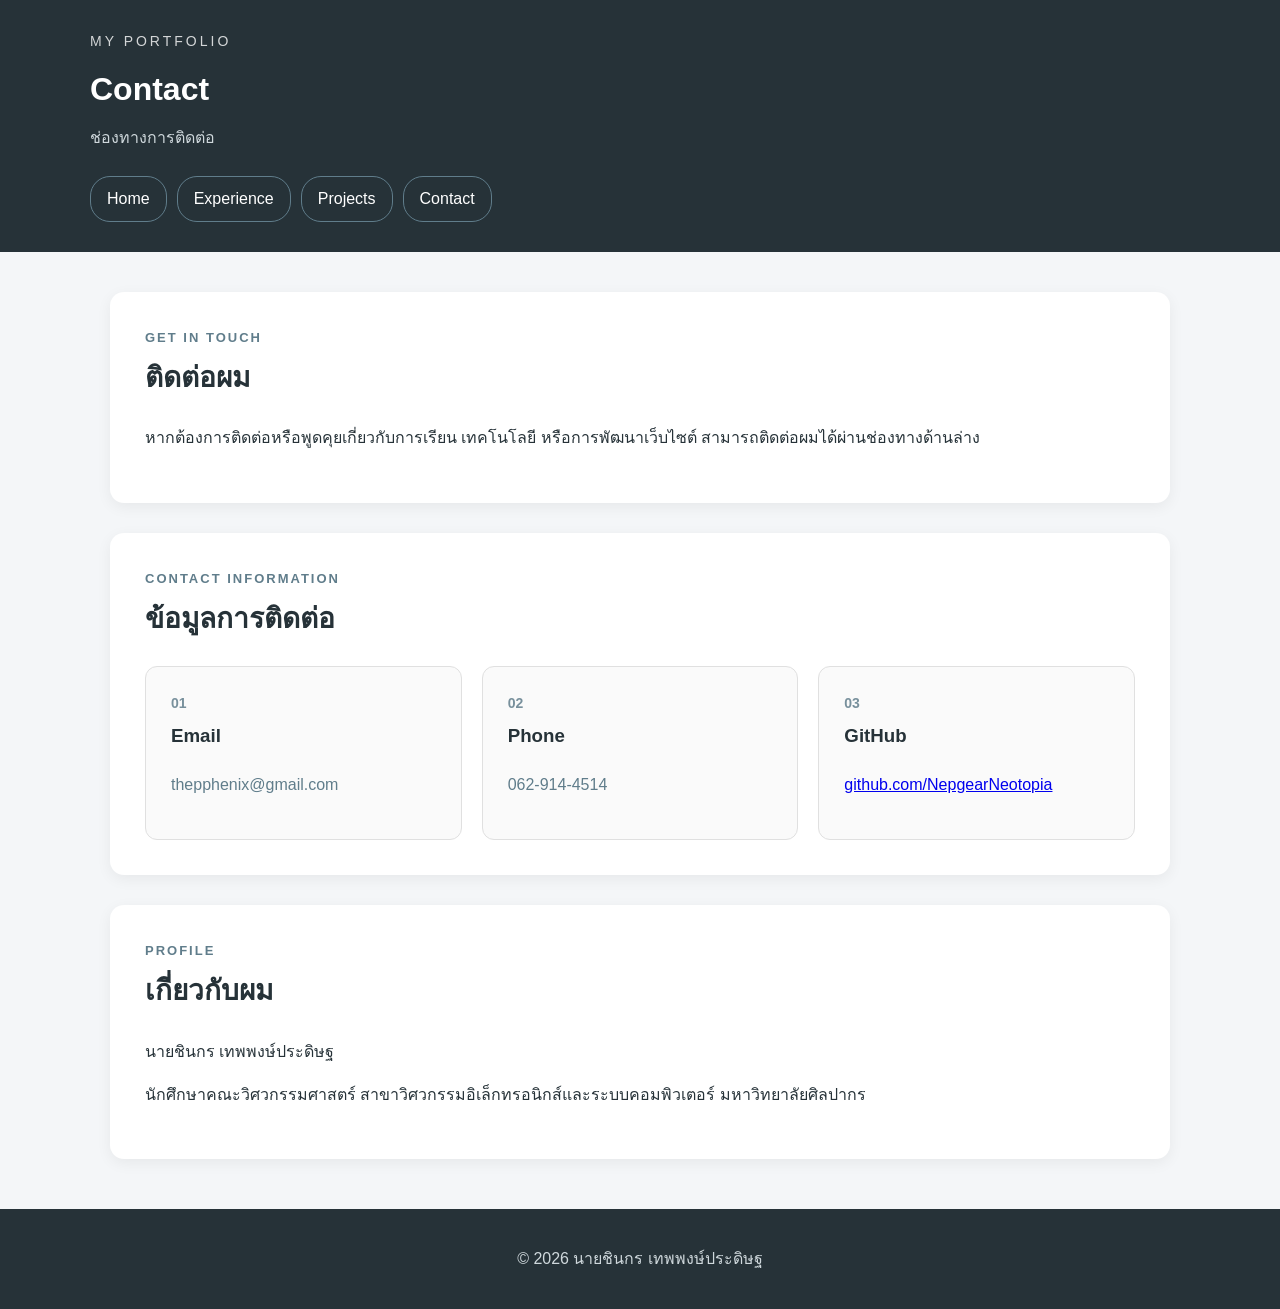
==== contact.html @ d3b96a8c "Add portfolio website" ====
<!DOCTYPE html>
<html lang="th">

<head>
    <meta charset="UTF-8">
    <meta name="viewport" content="width=device-width, initial-scale=1.0">

    <title>Contact | Chinkorn</title>

    <link rel="stylesheet" href="style.css">
</head>

<body>

    <header>
        <div class="header-content">

            <p class="welcome">MY PORTFOLIO</p>

            <h1>Contact</h1>

            <p class="subtitle">
                ช่องทางการติดต่อ
            </p>

            <nav>
                <a href="index.html">Home</a>
                <a href="experience.html">Experience</a>
                <a href="projects.html">Projects</a>
                <a href="contact.html">Contact</a>
            </nav>

        </div>
    </header>


    <main>

        <section>

            <p class="section-label">GET IN TOUCH</p>

            <h2>ติดต่อผม</h2>

            <p>
                หากต้องการติดต่อหรือพูดคุยเกี่ยวกับการเรียน
                เทคโนโลยี หรือการพัฒนาเว็บไซต์
                สามารถติดต่อผมได้ผ่านช่องทางด้านล่าง
            </p>

        </section>


        <section>

            <p class="section-label">CONTACT INFORMATION</p>

            <h2>ข้อมูลการติดต่อ</h2>

            <div class="cards">

                <article class="info-card">

                    <div class="card-number">01</div>

                    <h3>Email</h3>

                    <p>
                        thepphenix@gmail.com
                    </p>

                </article>


                <article class="info-card">

                    <div class="card-number">02</div>

                    <h3>Phone</h3>

                    <p>
                        062-914-4514
                    </p>

                </article>


                <article class="info-card">

                    <div class="card-number">03</div>

                    <h3>GitHub</h3>

                    <p>
                        <a href="https://github.com/NepgearNeotopia"
                           target="_blank">
                            github.com/NepgearNeotopia
                        </a>
                    </p>

                </article>

            </div>

        </section>


        <section>

            <p class="section-label">PROFILE</p>

            <h2>เกี่ยวกับผม</h2>

            <p>
                นายชินกร เทพพงษ์ประดิษฐ
            </p>

            <p>
                นักศึกษาคณะวิศวกรรมศาสตร์
                สาขาวิศวกรรมอิเล็กทรอนิกส์และระบบคอมพิวเตอร์
                มหาวิทยาลัยศิลปากร
            </p>

        </section>

    </main>


    <footer>
        <p>© 2026 นายชินกร เทพพงษ์ประดิษฐ</p>
    </footer>

</body>

</html>
---- style.css ----
* {
    box-sizing: border-box;
}

html {
    scroll-behavior: smooth;
}

body {
    margin: 0;
    font-family: Arial, sans-serif;
    line-height: 1.7;
    background: #f4f6f8;
    color: #263238;
}


/* =========================
   HEADER
========================= */

header {
    background: #263238;
    color: white;
    padding: 30px 20px;
}

.header-content {
    max-width: 1100px;
    margin: auto;
}

.welcome {
    margin: 0;
    font-size: 14px;
    letter-spacing: 3px;
    opacity: 0.8;
}

header h1 {
    margin: 8px 0;
    font-size: 32px;
}

.subtitle {
    margin: 0 0 25px;
    color: #cfd8dc;
}


/* =========================
   NAVIGATION
========================= */

nav {
    display: flex;
    gap: 10px;
    flex-wrap: wrap;
}

nav a {
    color: white;
    text-decoration: none;
    padding: 8px 16px;
    border: 1px solid #607d8b;
    border-radius: 20px;
    transition: 0.2s;
}

nav a:hover {
    background: white;
    color: #263238;
}


/* =========================
   MAIN
========================= */

main {
    max-width: 1100px;
    margin: 40px auto;
    padding: 0 20px;
}

section {
    background: white;
    padding: 35px;
    margin-bottom: 30px;
    border-radius: 14px;
    box-shadow: 0 4px 15px rgba(0, 0, 0, 0.06);
}

.section-label {
    margin: 0 0 5px;
    font-size: 13px;
    font-weight: bold;
    letter-spacing: 2px;
    color: #607d8b;
}

section h2 {
    margin-top: 0;
    font-size: 28px;
}


/* =========================
   HERO
========================= */

.hero-section {
    padding: 50px 40px;
}

.hero-text {
    max-width: 750px;
}

.hero-text h2 {
    font-size: 38px;
    margin-bottom: 15px;
}

.hero-text p {
    font-size: 17px;
}


/* =========================
   BUTTON
========================= */

.main-button {
    display: inline-block;
    margin-top: 15px;
    padding: 12px 22px;
    background: #263238;
    color: white;
    text-decoration: none;
    border-radius: 8px;
    transition: 0.2s;
}

.main-button:hover {
    background: #455a64;
    transform: translateY(-2px);
}


/* =========================
   CARDS
========================= */

.cards {
    display: grid;
    grid-template-columns: repeat(3, 1fr);
    gap: 20px;
}

.info-card {
    padding: 25px;
    border: 1px solid #e0e0e0;
    border-radius: 12px;
    background: #fafafa;
    transition: 0.2s;
}

.info-card:hover {
    transform: translateY(-4px);
    box-shadow: 0 8px 20px rgba(0, 0, 0, 0.08);
}

.info-card h3 {
    margin-top: 5px;
}

.info-card p {
    color: #607d8b;
}

.card-number {
    font-size: 14px;
    font-weight: bold;
    color: #78909c;
}


/* =========================
   SKILLS
========================= */

.skills {
    display: flex;
    flex-wrap: wrap;
    gap: 12px;
}

.skills span {
    padding: 10px 20px;
    background: #eceff1;
    border-radius: 20px;
    font-weight: bold;
}


/* =========================
   EDUCATION
========================= */

.education-box {
    border-left: 4px solid #607d8b;
    padding-left: 20px;
}

.education-box h3 {
    margin-top: 0;
}


/* =========================
   PROJECTS
========================= */

.projects {
    display: grid;
    grid-template-columns: repeat(2, 1fr);
    gap: 20px;
}

.project-card {
    padding: 25px;
    border: 1px solid #e0e0e0;
    border-radius: 12px;
    background: #fafafa;
}

.project-card h3 {
    margin-top: 0;
}


/* =========================
   FOOTER
========================= */

footer {
    background: #263238;
    color: #cfd8dc;
    text-align: center;
    padding: 20px;
    margin-top: 50px;
}


/* =========================
   MOBILE
========================= */

@media (max-width: 700px) {

    header h1 {
        font-size: 25px;
    }

    nav {
        flex-direction: column;
    }

    nav a {
        text-align: center;
    }

    main {
        margin-top: 20px;
        padding: 0 12px;
    }

    section {
        padding: 25px 20px;
    }

    .hero-section {
        padding: 30px 20px;
    }

    .hero-text h2 {
        font-size: 30px;
    }

    .cards {
        grid-template-columns: 1fr;
    }

    .projects {
        grid-template-columns: 1fr;
    }
}
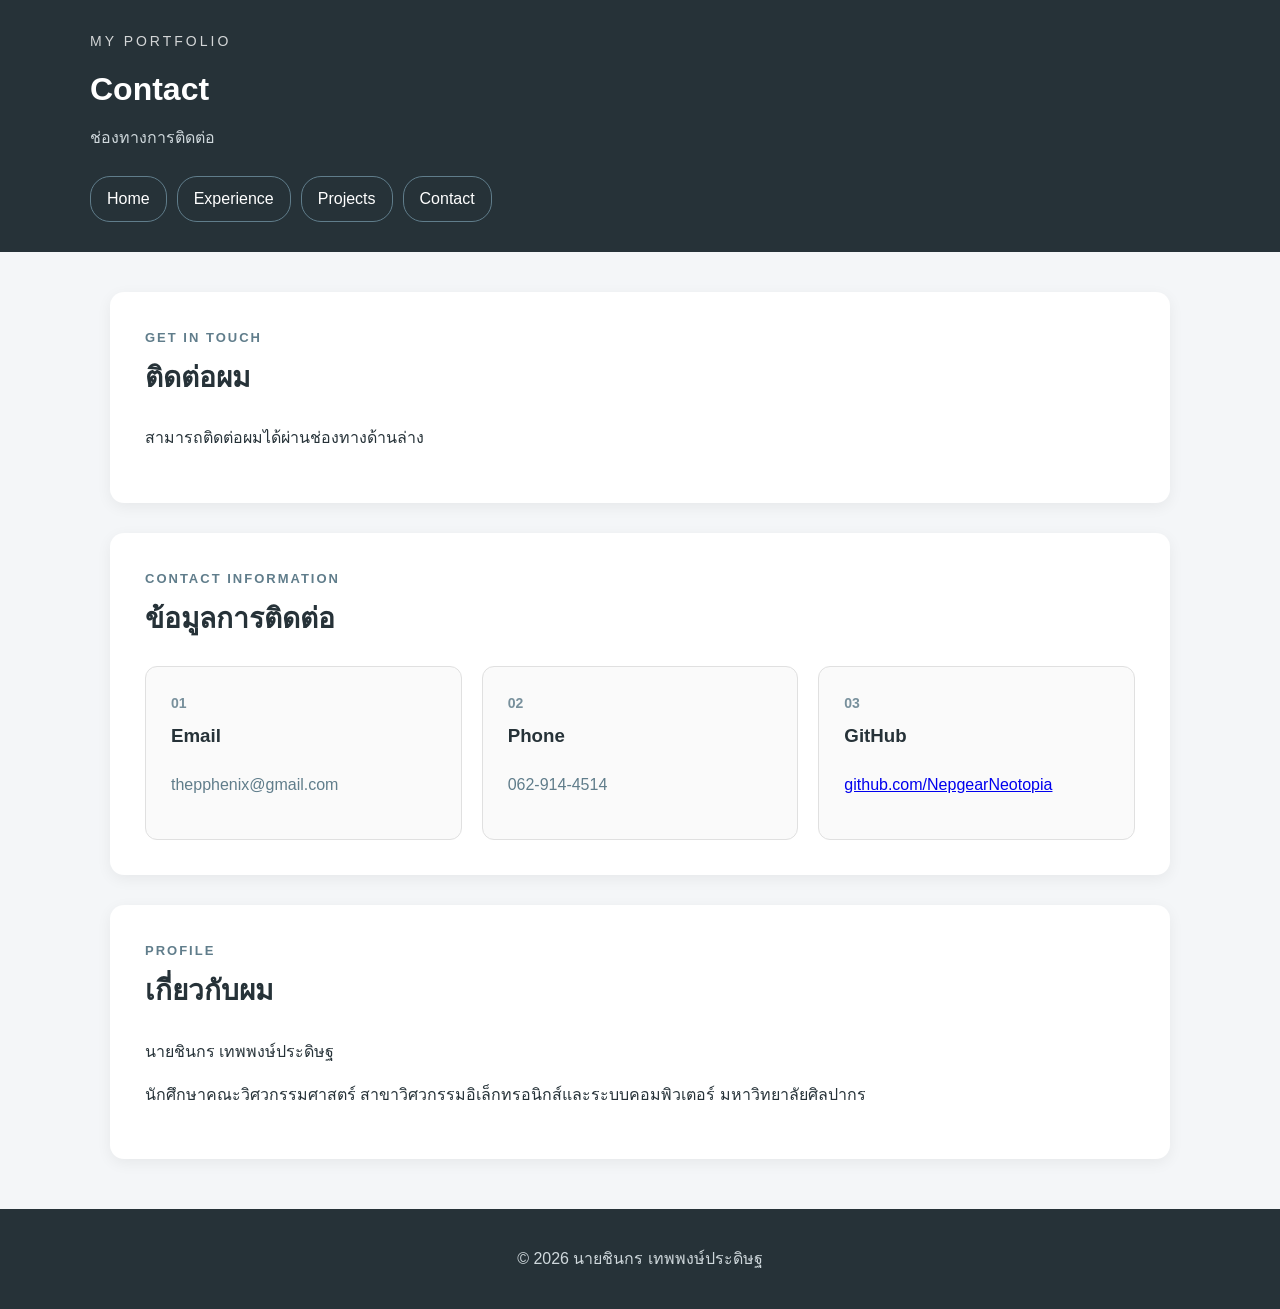
==== commit c406efac: "Update portfolio content" ====
--- a/contact.html
+++ b/contact.html
@@ -43,8 +43,6 @@
             <h2>ติดต่อผม</h2>
 
             <p>
-                หากต้องการติดต่อหรือพูดคุยเกี่ยวกับการเรียน
-                เทคโนโลยี หรือการพัฒนาเว็บไซต์
                 สามารถติดต่อผมได้ผ่านช่องทางด้านล่าง
             </p>
 
